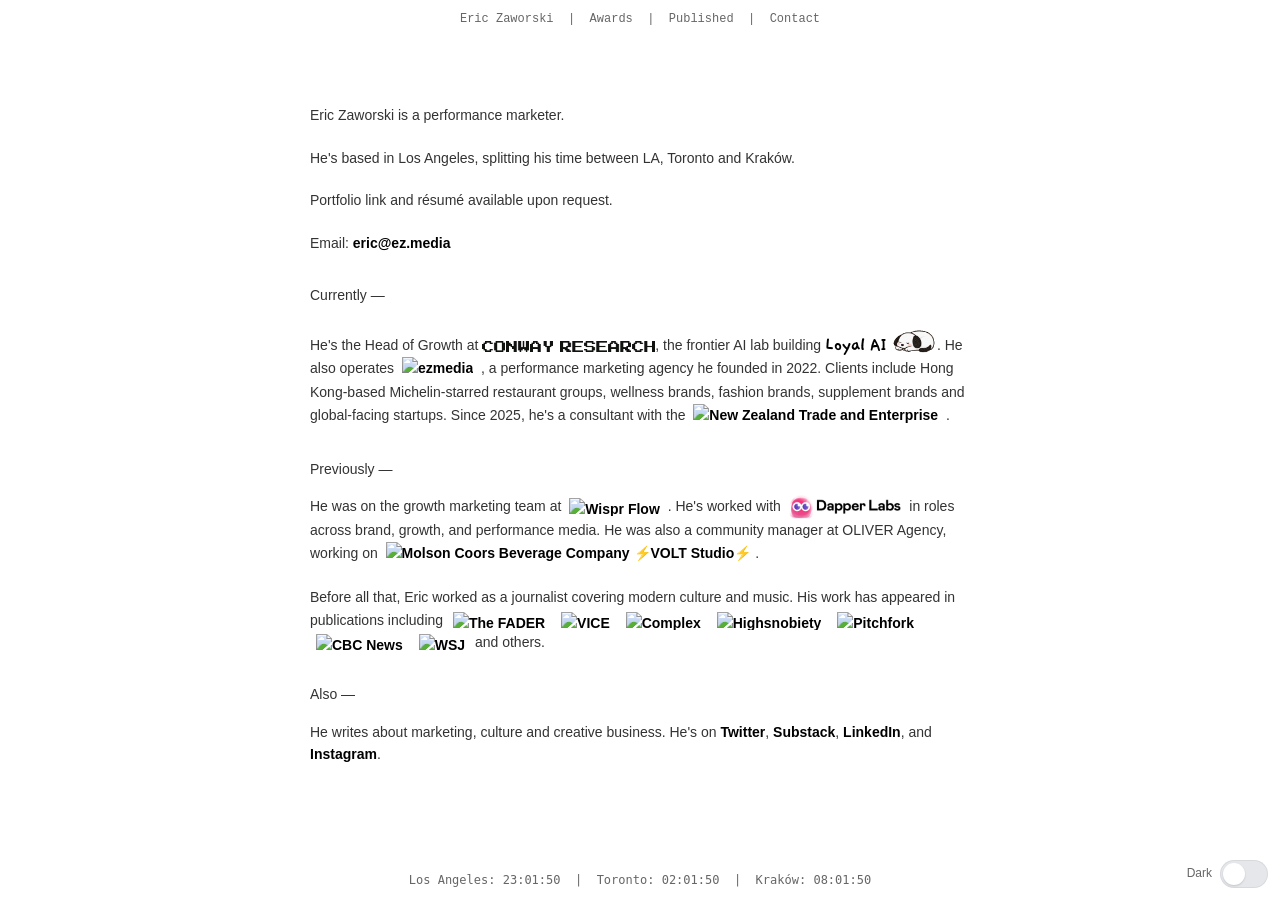
==== index.html @ feda4a6b "Keep homepage navigation fixed on mobile like Awards" ====
<!DOCTYPE html>
<html lang="en">
<head>
  <!-- Google tag (gtag.js) -->
<script async src="https://www.googletagmanager.com/gtag/js?id=G-VXLYWS4MB5"></script>
<script>
  window.dataLayer = window.dataLayer || [];
  function gtag(){dataLayer.push(arguments);}
  gtag('js', new Date());

  gtag('config', 'G-VXLYWS4MB5');
</script>
  <meta charset="UTF-8" />
  <meta name="viewport" content="width=device-width, initial-scale=1.0"/>
  <title>Eric Zaworski</title>

  <meta name="description" content="Eric Zaworski is the Head of Growth at Conway Research, the frontier AI lab building Loyal AI. He founded ezmedia and is based in Los Angeles.">
  <meta name="keywords" content="Eric Zaworski, performance marketing, Wispr Flow, ezmedia, growth marketing, paid social, creative strategy, Los Angeles, Toronto, Kraków">
  <meta property="og:title" content="Eric Zaworski">
  <meta property="og:description" content="Head of Growth at Conway Research, the frontier AI lab building Loyal AI. Founder of ezmedia. Based in Los Angeles.">
  <meta property="og:url" content="https://www.ericzaworski.com/">
  <meta property="og:image" content="https://placehold.co/1200x630/1a1a1a/ffffff?text=Eric+Zaworski&font=montserrat">
  <meta name="twitter:card" content="summary_large_image">
  <link rel="canonical" href="https://www.ericzaworski.com/">
  <script type="application/ld+json">
  {
    "@context": "https://schema.org",
    "@type": "Person",
    "name": "Eric Zaworski",
    "url": "https://www.ericzaworski.com",
    "image": "https://www.ericzaworski.com/images/eric.jpg",
    "sameAs": [
      "https://twitter.com/ericzawo",
      "https://www.linkedin.com/in/eric-zaworski",
      "https://www.instagram.com/ericzawo"
    ],
    "jobTitle": "Head of Growth",
    "worksFor": {
      "@type": "Organization",
      "name": "Conway Research"
    }
  }
  </script>
 <!-- Paint hints -->
  <meta name="color-scheme" content="light dark">
  <meta name="theme-color" content="#ffffff" media="(prefers-color-scheme: light)">
  <meta name="theme-color" content="#000000" media="(prefers-color-scheme: dark)">

  <!-- Speed up external image hosts -->
  <link rel="preconnect" href="https://i.imgur.com" crossorigin>
  <link rel="dns-prefetch" href="//i.imgur.com">
  <link rel="preconnect" href="https://cdn.prod.website-files.com" crossorigin>
  <link rel="dns-prefetch" href="//cdn.prod.website-files.com">

  <!-- Prevent dark-mode flash: read localStorage before first paint -->
  <script>
    try {
      if (localStorage.getItem('theme-dark') === '1') {
        document.documentElement.classList.add('dark'); // add early; body toggles uses same class
      }
    } catch(e){}
  </script>

  <style>
    * { margin: 0; padding: 0; box-sizing: border-box; }

    :root {
      --bg: #fff;
      --fg: #333;
      --muted: #666;
      --highlight: #e0ff7d;
    }
    .dark :root, body.dark {
      --bg: #000;
      --fg: #eaeaea;
      --muted: #9aa0a6;
    }

    body {
      font-family: -apple-system, BlinkMacSystemFont, 'Segoe UI', Roboto, Oxygen, Ubuntu, Cantarell, sans-serif;
      line-height: 1.6;
      color: var(--fg);
      background-color: var(--bg);
      max-width: 700px;
      margin: 0 auto;
      opacity: 0;
      animation: fadeIn 1s ease forwards;
      display: flex;
      flex-direction: column;
      justify-content: center;
      min-height: 100vh;
      padding: 80px 20px 80px;
    }

    @keyframes fadeIn { to { opacity: 1; } }

    ::selection { background: var(--highlight); color: #000; }

    h1 { font-size: 14px; font-weight: normal; line-height: 1.6; margin-bottom: 20px; }
    p { margin-bottom: 20px; font-size: 14px; }

    a {
      color: #000;
      font-weight: bold;
      text-decoration: none;
    }
    a:hover { text-decoration: none; }
    body.dark a { color: #fff; }

    .section { margin-bottom: 30px; }
    .section-title { font-size: 14px; margin-bottom: 15px; font-weight: normal; }

    .company-logo,
    .publication-logo {
      width: auto; height: auto; /* avoid layout jumps when intrinsic size known */
      vertical-align: middle; display: inline-block;
      transition: filter 0.15s ease;
      opacity: 1;
    }
    .company-logo { height: 24px; margin: 0 4px; }
    .publication-logo { height: 18px; margin: 0 6px; }
    .company-logo:hover, .publication-logo:hover { filter: brightness(1.85); }
    .wispr-logo:hover { filter: brightness(4); }
    body.dark .company-logo, body.dark .publication-logo { filter: invert(1) brightness(1.15) contrast(1.05); }

    .contact-info { margin-top: 10px; }
    .current-work { margin: 20px 0; }

    /* Floating Header */
    .header-nav {
      position: fixed;
      top: calc(10px + env(safe-area-inset-top, 0px));
      left: 50%;
      transform: translateX(-50%);
      font-size: 12px;
      color: var(--muted);
      font-family: ui-monospace, SFMono-Regular, Menlo, Monaco, Consolas, "Courier New", monospace;
      white-space: nowrap;
      text-align: center;
      z-index: 1000;
      pointer-events: auto;
    }
    .header-nav a {
      color: var(--muted);
      font-weight: normal;
      text-decoration: none;
    }
    .header-nav a:hover { color: var(--fg); }

    /* Clock */
    .time-display {
      position: fixed;
      bottom: calc(10px + env(safe-area-inset-bottom, 0px));
      left: 50%;
      transform: translateX(-50%);
      font-size: 12px;
      color: var(--muted);
      font-variant-numeric: tabular-nums;
      font-family: ui-monospace, SFMono-Regular, Menlo, Monaco, Consolas, monospace;
      white-space: nowrap;
      z-index: 900;
    }
    .time-line .name-full { display: inline; }
    .time-line .name-code { display: none; }
    .secs { display: inline; }

    /* Dark mode toggle */
    .toggle-wrap {
      position: fixed;
      right: 12px;
      bottom: calc(12px + env(safe-area-inset-bottom, 0px));
      display: flex;
      align-items: center;
      gap: 8px;
      user-select: none;
      z-index: 950;
    }
    .switch {
      --w: 48px; --h: 28px; --pad: 3px;
      position: relative;
      width: var(--w);
      height: var(--h);
      background: #e5e7eb;
      border-radius: var(--h);
      box-shadow: inset 0 0 0 1px rgba(0,0,0,0.06);
      transition: background .2s ease;
      cursor: pointer;
    }
    .switch::after {
      content: "";
      position: absolute;
      top: var(--pad);
      left: var(--pad);
      width: calc(var(--h) - var(--pad)*2);
      height: calc(var(--h) - var(--pad)*2);
      background: #fff;
      border-radius: 50%;
      box-shadow: 0 1px 2px rgba(0,0,0,.15);
      transition: transform .2s ease;
    }
    .switch.on { background: #22c55e; }
    .switch.on::after { transform: translateX(calc(var(--w) - var(--h))); }
    body.dark .switch { background: #374151; }
    body.dark .switch.on { background: #16a34a; }
    .toggle-label { font-size: 12px; color: var(--muted); }

    /* Responsive */
    @media (max-width: 768px) {
      .time-display {
        position: static;
        transform: none;
        text-align: center;
        margin-top: 20px;
        font-size: 11px;
      }
      .time-line .name-full { display: none; }
      .time-line .name-code { display: inline; }
      .secs { display: none; }
      .toggle-wrap {
        position: static !important;
        justify-content: center;
        margin-top: 25px;
      }
    }

    @media (prefers-reduced-motion: reduce) {
      * { animation: none !important; transition: none !important; }
    }
  </style>
  <link rel="stylesheet" href="underdog.css">
  <script src="underdog.js" defer></script>
</head>
<body>
<!-- Floating Header -->
<nav class="header-nav" role="navigation" aria-label="Primary">
  <a href="https://ericzaworski.com/" target="_self">Eric Zaworski</a>
  &nbsp;|&nbsp;
  <a href="https://ericzaworski.com/awards" target="_self">Awards</a>
  &nbsp;|&nbsp;
  <a href="https://ericzaworski.com/published" target="_self">Published</a>
  &nbsp;|&nbsp;
  <a href="https://ericzaworski.com/contact" target="_self">Contact</a>
</nav>

<main>
  <section class="section">
    <h1>Eric Zaworski is a performance marketer.</h1>
    <p>He's based in Los Angeles, splitting his time between LA, Toronto and Kraków.</p>
    <div class="contact-info">
      <p><span id="portfolio-word">Portfolio</span> link and résumé available upon request.</p>
      <p>Email: <a href="mailto:eric@ez.media">eric@ez.media</a></p>
    </div>
  </section>

  <section class="section">
    <div class="section-title"><span id="chew-word">Currently —</span></div>
    <div class="current-work">
      <p>
        He's the Head of Growth at <a href="https://conway.tech/" target="_blank" rel="noopener"><img class="conway-wordmark" src="assets/conway.png" alt="Conway Research"></a>, the frontier AI lab building <span class="loyal"><a class="loyal-name" href="https://www.loyal.ai/" target="_blank" rel="noopener">Loyal AI</a> <button id="underdog" type="button" title="Wake Underdog" aria-label="Wake Underdog" disabled><picture><source media="(prefers-reduced-motion: reduce)" srcset="assets/underdog/sleep.png"><img src="assets/underdog/sleep.gif" alt="" width="46" height="43"></picture></button></span>. He also operates <a href="https://www.ez.media" target="_blank" rel="noopener">
          <img src="https://i.imgur.com/DHDX6a5.jpeg"
               alt="ezmedia"
               class="company-logo"
               decoding="async"
               fetchpriority="high">
        </a>, a performance marketing agency he founded in <span id="founding-year">2022</span>.
        Clients include Hong Kong-based Michelin-starred restaurant groups, wellness brands,
        fashion brands, supplement brands and global-facing startups. Since 2025, he's a consultant with the
        <a href="https://www.nzte.govt.nz/" target="_blank" rel="noopener">
          <img src="https://i.imgur.com/lJ11Sry.jpeg"
               alt="New Zealand Trade and Enterprise"
               class="company-logo"
               decoding="async"
               fetchpriority="high">
        </a>.
      </p>
    </div>
  </section>

  <section class="section">
    <div class="section-title"><span id="previously-word">Previously —</span></div>
    <p>
      He was on the growth marketing team at <a href="https://wisprflow.ai" target="_blank" rel="noopener">
          <img src="https://cdn.prod.website-files.com/682f84b3838c89f8ff7667db/68d429496a738c46ceced580_logo-full-dark.png"
               alt="Wispr Flow"
               class="company-logo wispr-logo"
               style="height: 18px;"
               decoding="async"
               fetchpriority="high">
        </a>. He's worked with <a id="dapper-mark" href="https://www.dapperlabs.com/" target="_blank" rel="noopener">
        <img src="assets/dapper.png" width="338" height="72"
             alt="Dapper Labs"
             class="company-logo"
             decoding="async"
             loading="lazy">
      </a>
      in roles across brand, growth, and performance media. He was also a community manager at OLIVER Agency,
      working on <a href="https://www.molsoncoorsblog.com/av?url=https://www.molsoncoorsblog.com/volt-studio-in-house-agency-ana" target="_blank" rel="noopener">
        <img src="https://i.imgur.com/DHAQdRQ.png"
             alt="Molson Coors Beverage Company"
             class="company-logo"
             decoding="async"
             loading="lazy">⚡️VOLT Studio⚡️
      </a>.
    </p>
    <p>
      Before all that, Eric worked as a journalist covering modern culture and music. His work has appeared in publications including
      <a href="https://www.thefader.com" target="_blank" rel="noopener"><img src="https://i.imgur.com/iZmFRn8.png" alt="The FADER" class="publication-logo" decoding="async" loading="lazy"></a>
      <a href="https://www.vice.com" target="_blank" rel="noopener"><img src="https://i.imgur.com/AykfAga.png" alt="VICE" class="publication-logo" decoding="async" loading="lazy"></a>
      <a href="https://www.complex.com" target="_blank" rel="noopener"><img src="https://i.imgur.com/kSg6V6I.png" alt="Complex" class="publication-logo" decoding="async" loading="lazy"></a>
      <a href="https://www.highsnobiety.com" target="_blank" rel="noopener"><img src="https://i.imgur.com/uSEsFkW.png" alt="Highsnobiety" class="publication-logo" decoding="async" loading="lazy"></a>
      <a href="https://pitchfork.com" target="_blank" rel="noopener"><img src="https://i.imgur.com/6AmoaJ8.png" alt="Pitchfork" class="publication-logo" decoding="async" loading="lazy"></a>
      <a href="https://www.cbc.ca/news" target="_blank" rel="noopener"><img src="https://i.imgur.com/k0RBItt.png" alt="CBC News" class="publication-logo" decoding="async" loading="lazy"></a>
      <a href="https://www.wsj.com" target="_blank" rel="noopener"><img src="https://i.imgur.com/Crc5F3O.png" alt="WSJ" class="publication-logo" decoding="async" loading="lazy"></a> and others.
    </p>
  </section>

  <section class="section">
    <div class="section-title">Also —</div>
    <p>
      He writes about marketing, culture and creative business. He's on
      <a href="https://twitter.com/ericzawo" target="_blank" rel="noopener">Twitter</a>,
      <a href="https://ezmedia.substack.com/welcome" target="_blank" rel="noopener">Substack</a>,
      <a href="https://www.linkedin.com/in/eric-zaworski/" target="_blank" rel="noopener">LinkedIn</a>, and
      <a href="https://instagram.com/ericzawo" target="_blank" rel="noopener">Instagram</a>.
    </p>
  </section>
</main>

<div id="dog-status" role="status" class="dog-status"></div>

<!-- Clock -->
<div class="time-display" id="timeDisplay">
  <span class="time-line">
    <span class="name-full">Los Angeles</span><span class="name-code">LAX</span>:
    <span id="la-hm">--:--</span><span class="secs">:<span id="la-s">--</span></span>
    &nbsp;|&nbsp;
    <span class="name-full">Toronto</span><span class="name-code">YYZ</span>:
    <span id="to-hm">--:--</span><span class="secs">:<span id="to-s">--</span></span>
    &nbsp;|&nbsp;
    <span class="name-full">Kraków</span><span class="name-code">KRK</span>:
    <span id="kr-hm">--:--</span><span class="secs">:<span id="kr-s">--</span></span>
  </span>
</div>

<!-- Dark Mode -->
<div class="toggle-wrap" aria-label="Appearance">
  <span class="toggle-label">Dark</span>
  <div class="switch" id="themeSwitch" role="switch" aria-checked="false" tabindex="0"></div>
</div>

<!-- Defer non-critical JS work -->
<script>
  // 24-hour formatters, reused each tick
  const fmtHM_LA = new Intl.DateTimeFormat([], {
    hour: '2-digit', minute: '2-digit', hour12: false, timeZone: 'America/Los_Angeles'
  });
  const fmtS_LA  = new Intl.DateTimeFormat([], {
    second: '2-digit', timeZone: 'America/Los_Angeles'
  });

  const fmtHM_TO = new Intl.DateTimeFormat([], {
    hour: '2-digit', minute: '2-digit', hour12: false, timeZone: 'America/Toronto'
  });
  const fmtS_TO  = new Intl.DateTimeFormat([], {
    second: '2-digit', timeZone: 'America/Toronto'
  });

  const fmtHM_KR = new Intl.DateTimeFormat([], {
    hour: '2-digit', minute: '2-digit', hour12: false, timeZone: 'Europe/Warsaw'
  });
  const fmtS_KR  = new Intl.DateTimeFormat([], {
    second: '2-digit', timeZone: 'Europe/Warsaw'
  });

  function updateTimes() {
    const now = new Date();
    document.getElementById('la-hm').textContent = fmtHM_LA.format(now);
    document.getElementById('la-s').textContent  = fmtS_LA.format(now).padStart(2, '0');
    document.getElementById('to-hm').textContent = fmtHM_TO.format(now);
    document.getElementById('to-s').textContent  = fmtS_TO.format(now).padStart(2, '0');
    document.getElementById('kr-hm').textContent = fmtHM_KR.format(now);
    document.getElementById('kr-s').textContent  = fmtS_KR.format(now).padStart(2, '0');
  }
  updateTimes();
  setInterval(updateTimes, 1000);

  // Theme (unchanged)
  const themeSwitch = document.getElementById('themeSwitch');
  function applyTheme(dark, persist = true) {
    document.body.classList.toggle('dark', dark);
    themeSwitch.classList.toggle('on', dark);
    themeSwitch.setAttribute('aria-checked', dark ? 'true' : 'false');
    if (persist) { try { localStorage.setItem('theme-dark', dark ? '1' : '0'); } catch(e) {} }
  }
  (function initTheme(){
    const isDark = document.documentElement.classList.contains('dark');
    applyTheme(isDark, false);
  })();
  function toggleTheme() {
    const makeDark = !document.body.classList.contains('dark');
    applyTheme(makeDark);
    document.documentElement.classList.toggle('dark', makeDark);
  }
  themeSwitch.addEventListener('click', toggleTheme, { passive: true });
  themeSwitch.addEventListener('keydown', (e) => {
    if (e.key === ' ' || e.key === 'Enter') { e.preventDefault(); toggleTheme(); }
  });
</script>
</body>
</html>
---- underdog.css ----
:root { --underdog-width: 46px; }
.loyal { white-space: nowrap; }
#underdog {
  display: inline-block;
  vertical-align: baseline;
  position: relative;
  width: var(--underdog-width);
  height: 24px;
  bottom: -4px;
  border: 0;
  background: transparent;
  cursor: pointer;
  border-radius: 4px;
}
#underdog img { width: var(--underdog-width); height: auto; position: absolute; bottom: 0; left: 0; }
#underdog:focus-visible { outline: 2px solid currentColor; }
body.dark #underdog { color: white; }
#underdog[aria-pressed="true"] picture { visibility: hidden; }
.underdog-visitor {
  position: absolute;
  left: 0;
  top: 0;
  width: var(--underdog-width);
  height: auto;
  pointer-events: none;
  z-index: 800;
  transform-origin: bottom center;
}
@media (prefers-reduced-motion: reduce) {
  body { opacity: 1; }
}
@font-face {
  font-family: Gaegu;
  src: url("assets/fonts/gaegu-bold.woff2") format("woff2");
  font-style: normal;
  font-weight: 700;
  font-display: swap;
}
.loyal-name {
  font: 700 21px/1 Gaegu, cursive;
  letter-spacing: 0;
}
.conway-wordmark {
  display: inline-block;
  width: 173px;
  height: auto;
  vertical-align: -.1em;
}
body.dark .conway-wordmark { filter: invert(1); }
#dapper-mark { display: inline-block; }
#chew-word { display: inline-block; }
.tossed { visibility: hidden !important; }
.dog-stage {
  position: fixed;
  inset: 0;
  pointer-events: none;
  overflow: clip;
  contain: strict;
  z-index: 980;
}
.dog-stage .dog-toy {
  position: absolute !important;
  inset: auto !important;
  margin: 0;
  top: 0 !important;
  left: 0 !important;
}
@media (max-width: 768px) {
  .toggle-wrap { width: fit-content; margin-inline: auto; }
}
.dog-fragment {
  position: absolute;
  white-space: pre;
  transform-origin: bottom center;
}
.dog-thought {
  position: absolute;
  bottom: 50px;
  white-space: normal;
  pointer-events: none;
  z-index: 801;
  width: max-content;
  max-width: min(210px, 85vw);
  padding: 9px 14px;
  border: 1.5px solid currentColor;
  border-radius: 48% 44% 40% 43% / 30% 44% 34% 46%;
  background: var(--bg);
  color: var(--fg);
  text-align: center;
  font: 700 20px/1.05 Gaegu, cursive;
  animation: dog-thinks .18s ease-out both;
}
.dog-thought::before, .dog-thought::after {
  content: '';
  position: absolute;
  left: var(--tail);
  bottom: -7px;
  border: 1.5px solid currentColor;
  border-radius: 50%;
  background: var(--bg);
  width: 7px;
  height: 5px;
}
.dog-thought::after { bottom: -10px; margin-left: -3px; width: 3px; height: 3px; }
@keyframes dog-thinks { from { opacity: 0; transform: translateY(4px); } }
.dog-status { position: absolute; width: 1px; height: 1px; overflow: hidden; clip-path: inset(50%); }
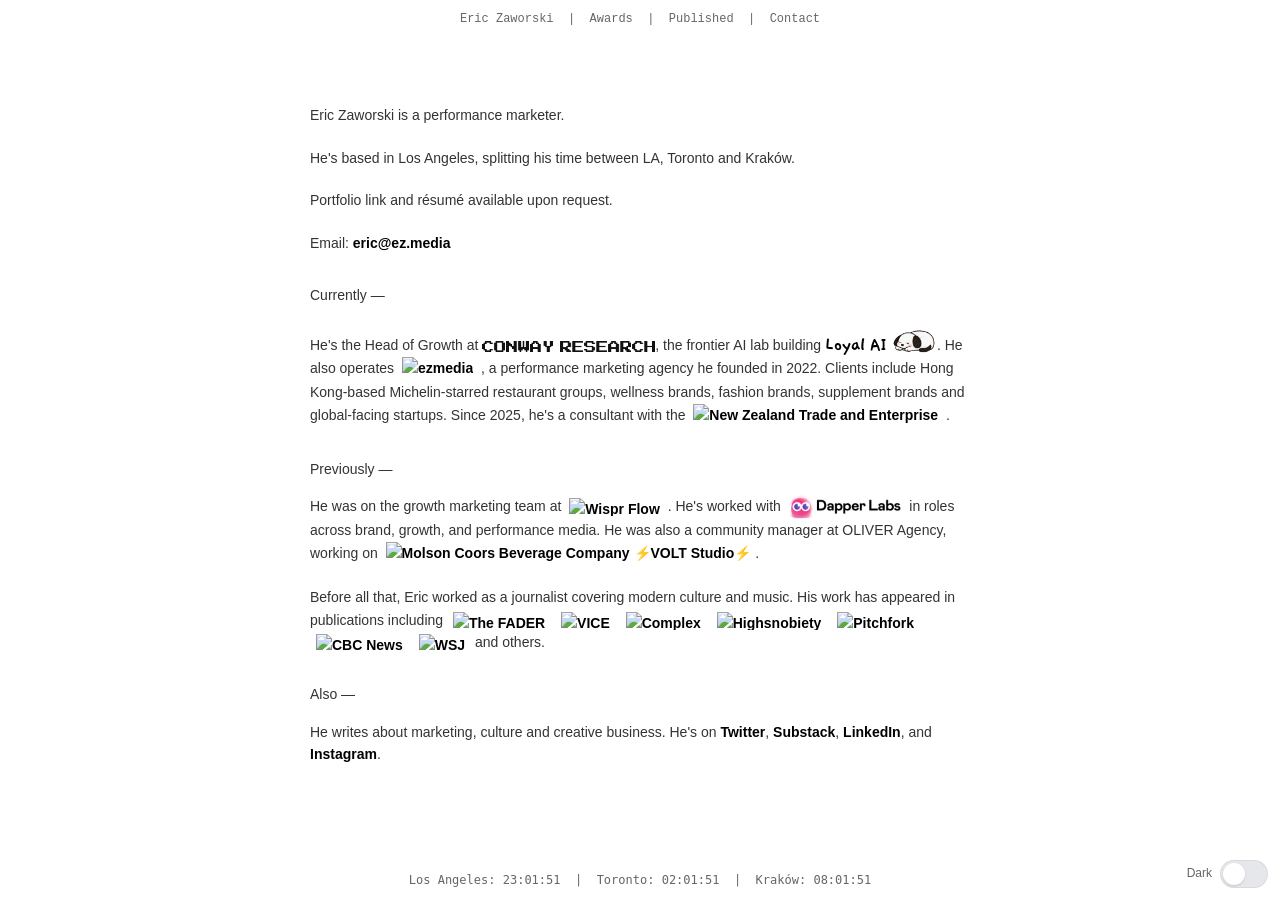
==== commit b6fb4d24: "Remove public portrait and headshot references" ====
--- a/index.html
+++ b/index.html
@@ -28,7 +28,6 @@
     "@type": "Person",
     "name": "Eric Zaworski",
     "url": "https://www.ericzaworski.com",
-    "image": "https://www.ericzaworski.com/images/eric.jpg",
     "sameAs": [
       "https://twitter.com/ericzawo",
       "https://www.linkedin.com/in/eric-zaworski",
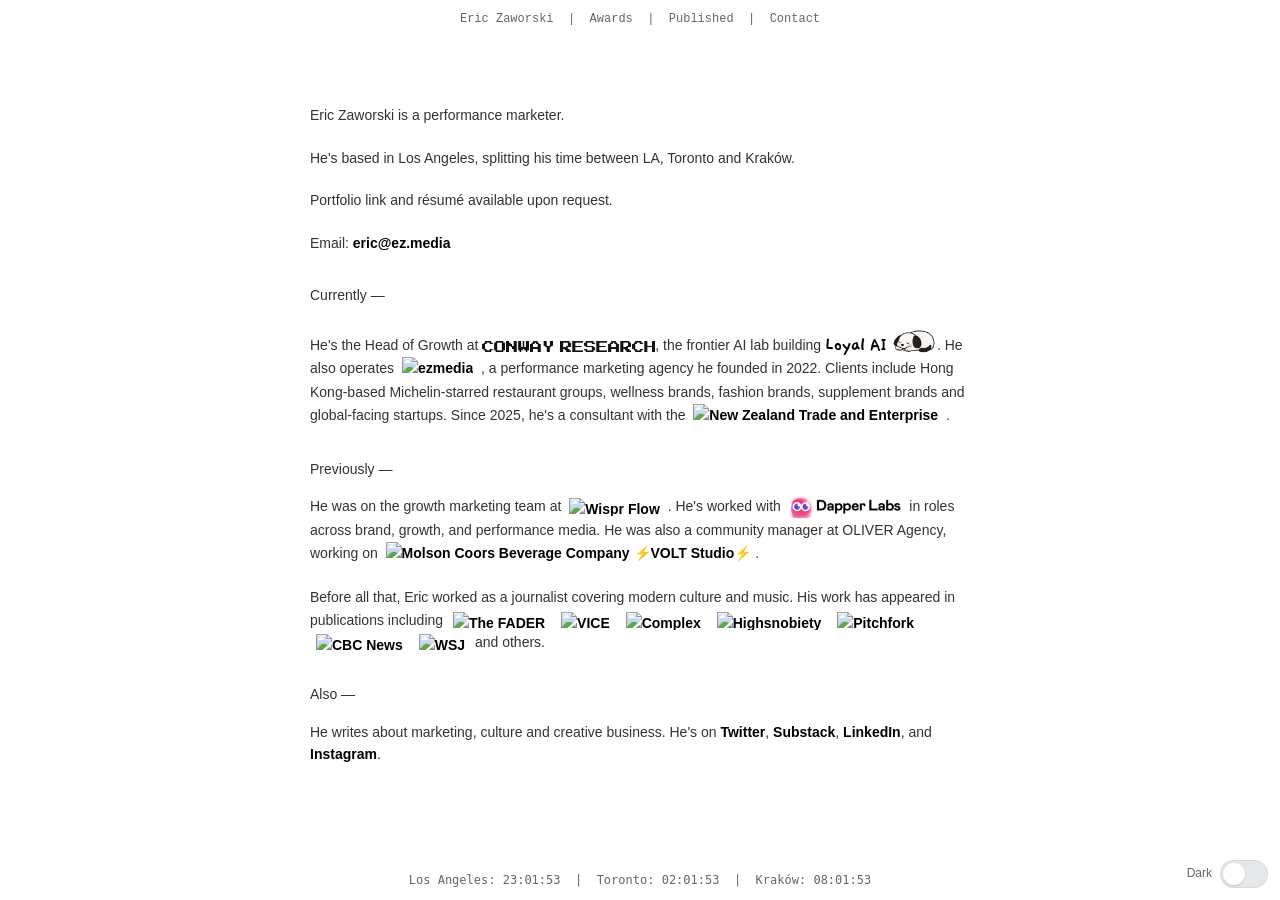
==== commit a02e4ef4: "Remove public portrait and headshot references" ====
--- a/index.html
+++ b/index.html
@@ -205,6 +205,11 @@
 
     /* Responsive */
     @media (max-width: 768px) {
+      .header-nav {
+        position: static;
+        transform: none;
+        margin-bottom: 10px;
+      }
       .time-display {
         position: static;
         transform: none;
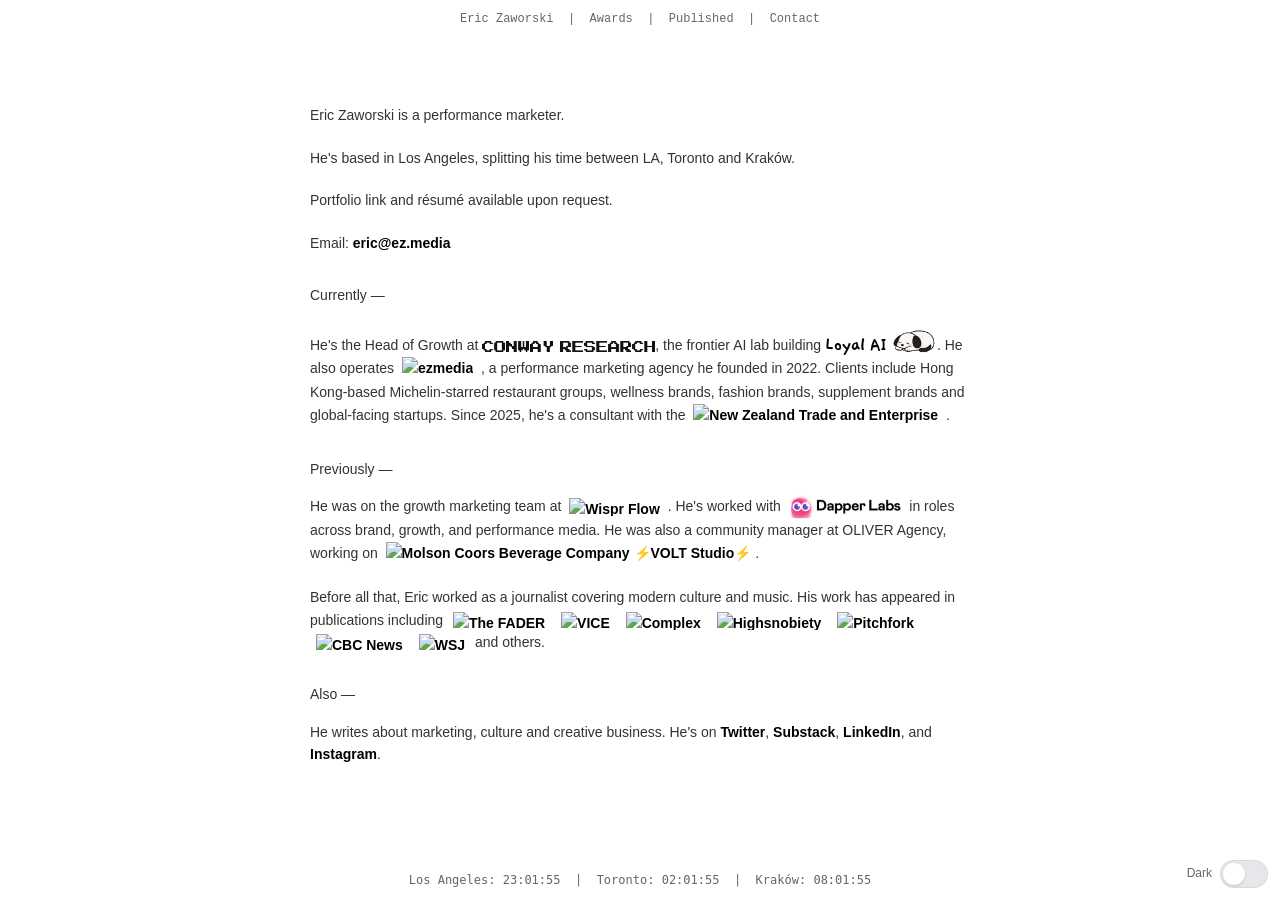
==== commit 5fa796a5: "Remove public portrait and headshot references" ====
--- a/index.html
+++ b/index.html
@@ -205,11 +205,6 @@
 
     /* Responsive */
     @media (max-width: 768px) {
-      .header-nav {
-        position: static;
-        transform: none;
-        margin-bottom: 10px;
-      }
       .time-display {
         position: static;
         transform: none;
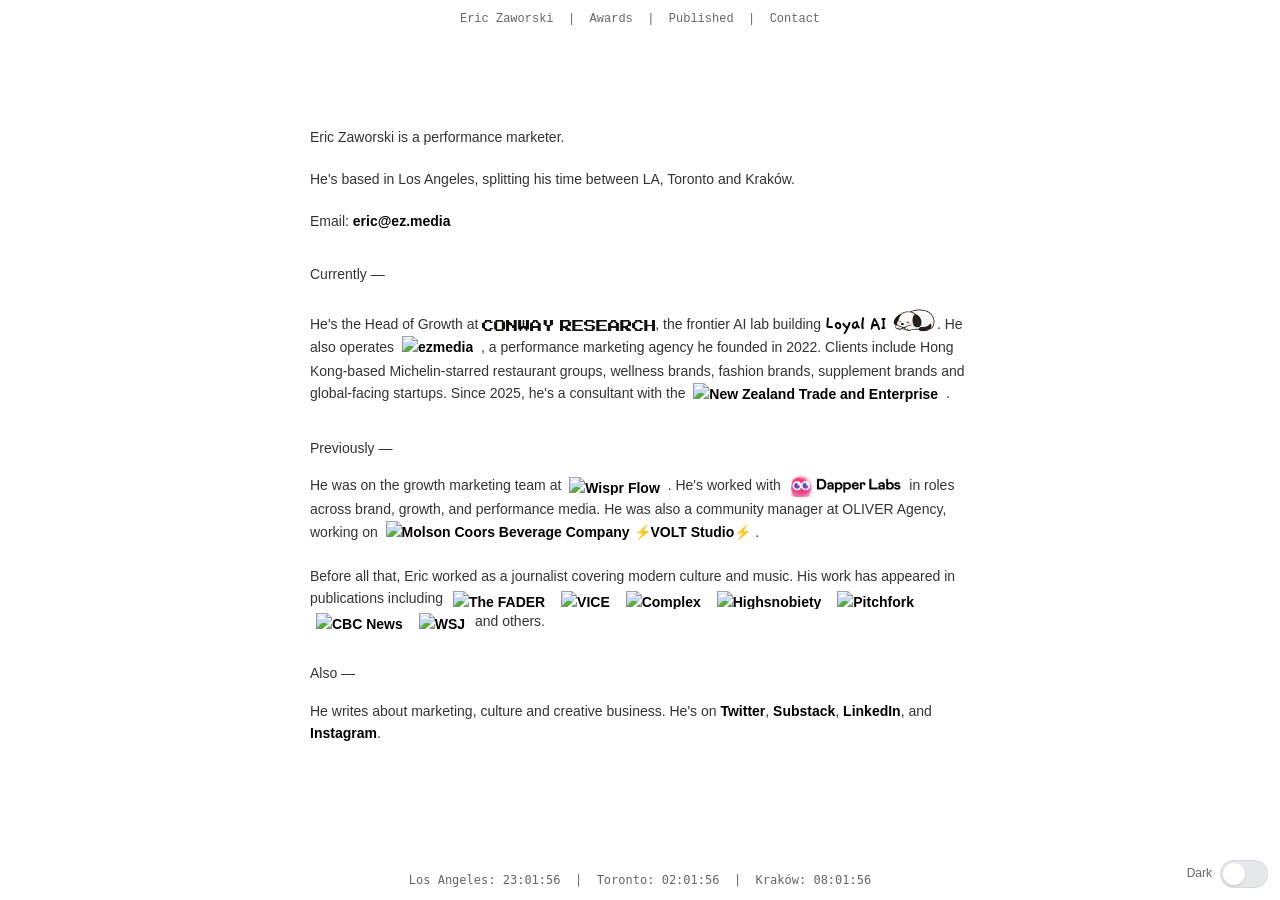
==== commit 92396a4e: "Remove portfolio and résumé request line" ====
--- a/index.html
+++ b/index.html
@@ -244,9 +244,8 @@
 <main>
   <section class="section">
     <h1>Eric Zaworski is a performance marketer.</h1>
-    <p>He's based in Los Angeles, splitting his time between LA, Toronto and Kraków.</p>
+    <p>He's based in Los Angeles, splitting his time between LA, <span id="toronto-word">Toronto</span> and Kraków.</p>
     <div class="contact-info">
-      <p><span id="portfolio-word">Portfolio</span> link and résumé available upon request.</p>
       <p>Email: <a href="mailto:eric@ez.media">eric@ez.media</a></p>
     </div>
   </section>
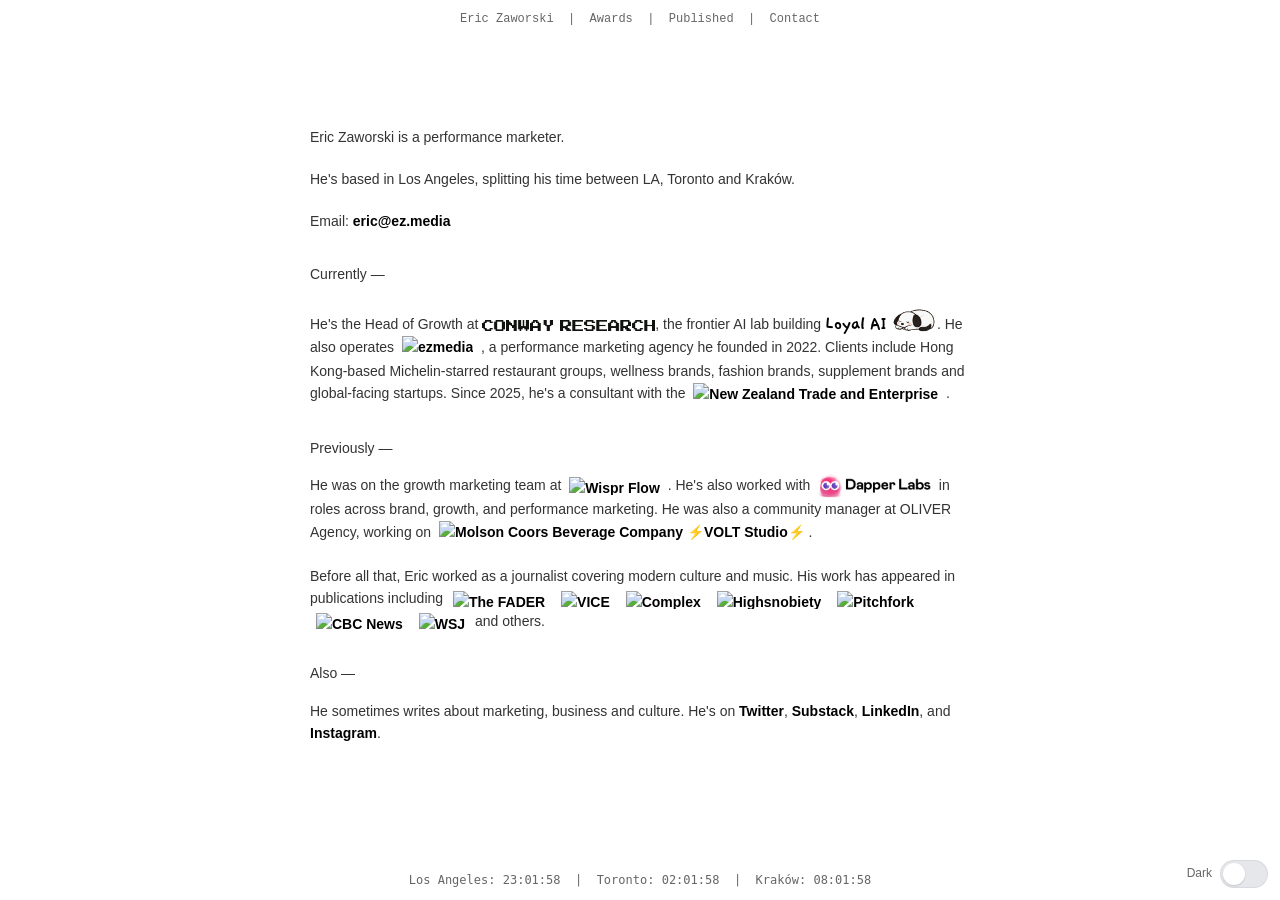
==== commit 985a9c39: "Fix mobile navigation and accessibility issues and revise homepage bio" ====
--- a/index.html
+++ b/index.html
@@ -139,6 +139,10 @@
       z-index: 1000;
       pointer-events: auto;
     }
+    .header-nav span { margin-inline: 1ch; }
+    @media (max-width: 375px) {
+      .header-nav span { margin-inline: 0; }
+    }
     .header-nav a {
       color: var(--muted);
       font-weight: normal;
@@ -233,11 +237,11 @@
 <!-- Floating Header -->
 <nav class="header-nav" role="navigation" aria-label="Primary">
   <a href="https://ericzaworski.com/" target="_self">Eric Zaworski</a>
-  &nbsp;|&nbsp;
+  <span aria-hidden="true">|</span>
   <a href="https://ericzaworski.com/awards" target="_self">Awards</a>
-  &nbsp;|&nbsp;
+  <span aria-hidden="true">|</span>
   <a href="https://ericzaworski.com/published" target="_self">Published</a>
-  &nbsp;|&nbsp;
+  <span aria-hidden="true">|</span>
   <a href="https://ericzaworski.com/contact" target="_self">Contact</a>
 </nav>
 
@@ -284,14 +288,14 @@
                style="height: 18px;"
                decoding="async"
                fetchpriority="high">
-        </a>. He's worked with <a id="dapper-mark" href="https://www.dapperlabs.com/" target="_blank" rel="noopener">
+        </a>. He's also worked with <a id="dapper-mark" href="https://www.dapperlabs.com/" target="_blank" rel="noopener">
         <img src="assets/dapper.png" width="338" height="72"
              alt="Dapper Labs"
              class="company-logo"
              decoding="async"
              loading="lazy">
       </a>
-      in roles across brand, growth, and performance media. He was also a community manager at OLIVER Agency,
+      in roles across brand, growth, and performance marketing. He was also a community manager at OLIVER Agency,
       working on <a href="https://www.molsoncoorsblog.com/av?url=https://www.molsoncoorsblog.com/volt-studio-in-house-agency-ana" target="_blank" rel="noopener">
         <img src="https://i.imgur.com/DHAQdRQ.png"
              alt="Molson Coors Beverage Company"
@@ -315,7 +319,7 @@
   <section class="section">
     <div class="section-title">Also —</div>
     <p>
-      He writes about marketing, culture and creative business. He's on
+      He sometimes writes about marketing, business and culture. He's on
       <a href="https://twitter.com/ericzawo" target="_blank" rel="noopener">Twitter</a>,
       <a href="https://ezmedia.substack.com/welcome" target="_blank" rel="noopener">Substack</a>,
       <a href="https://www.linkedin.com/in/eric-zaworski/" target="_blank" rel="noopener">LinkedIn</a>, and
@@ -343,7 +347,7 @@
 <!-- Dark Mode -->
 <div class="toggle-wrap" aria-label="Appearance">
   <span class="toggle-label">Dark</span>
-  <div class="switch" id="themeSwitch" role="switch" aria-checked="false" tabindex="0"></div>
+  <div class="switch" id="themeSwitch" role="switch" aria-label="Dark mode" aria-checked="false" tabindex="0"></div>
 </div>
 
 <!-- Defer non-critical JS work -->
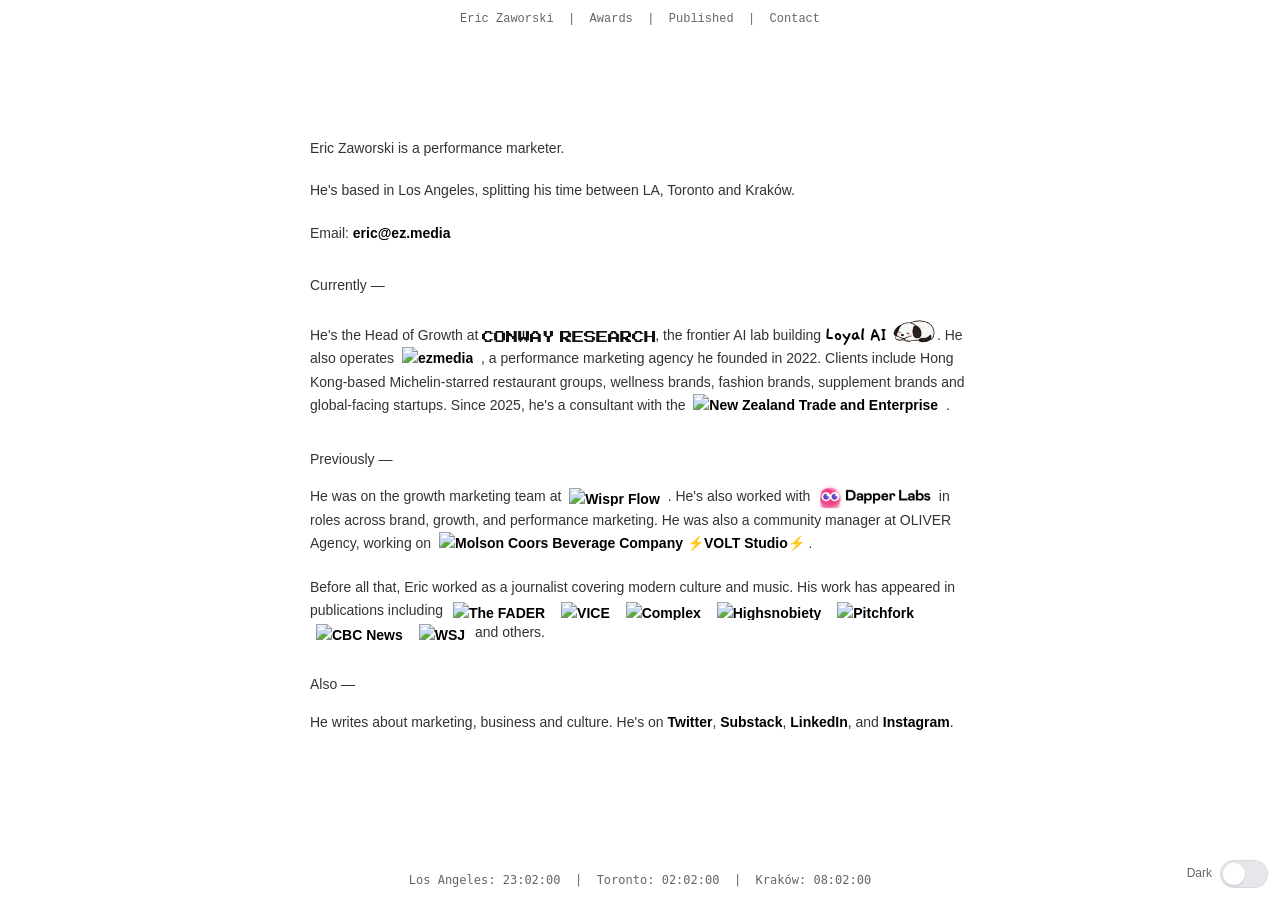
==== commit 96244bde: "Remove sometimes from homepage bio" ====
--- a/index.html
+++ b/index.html
@@ -319,7 +319,7 @@
   <section class="section">
     <div class="section-title">Also —</div>
     <p>
-      He sometimes writes about marketing, business and culture. He's on
+      He writes about marketing, business and culture. He's on
       <a href="https://twitter.com/ericzawo" target="_blank" rel="noopener">Twitter</a>,
       <a href="https://ezmedia.substack.com/welcome" target="_blank" rel="noopener">Substack</a>,
       <a href="https://www.linkedin.com/in/eric-zaworski/" target="_blank" rel="noopener">LinkedIn</a>, and
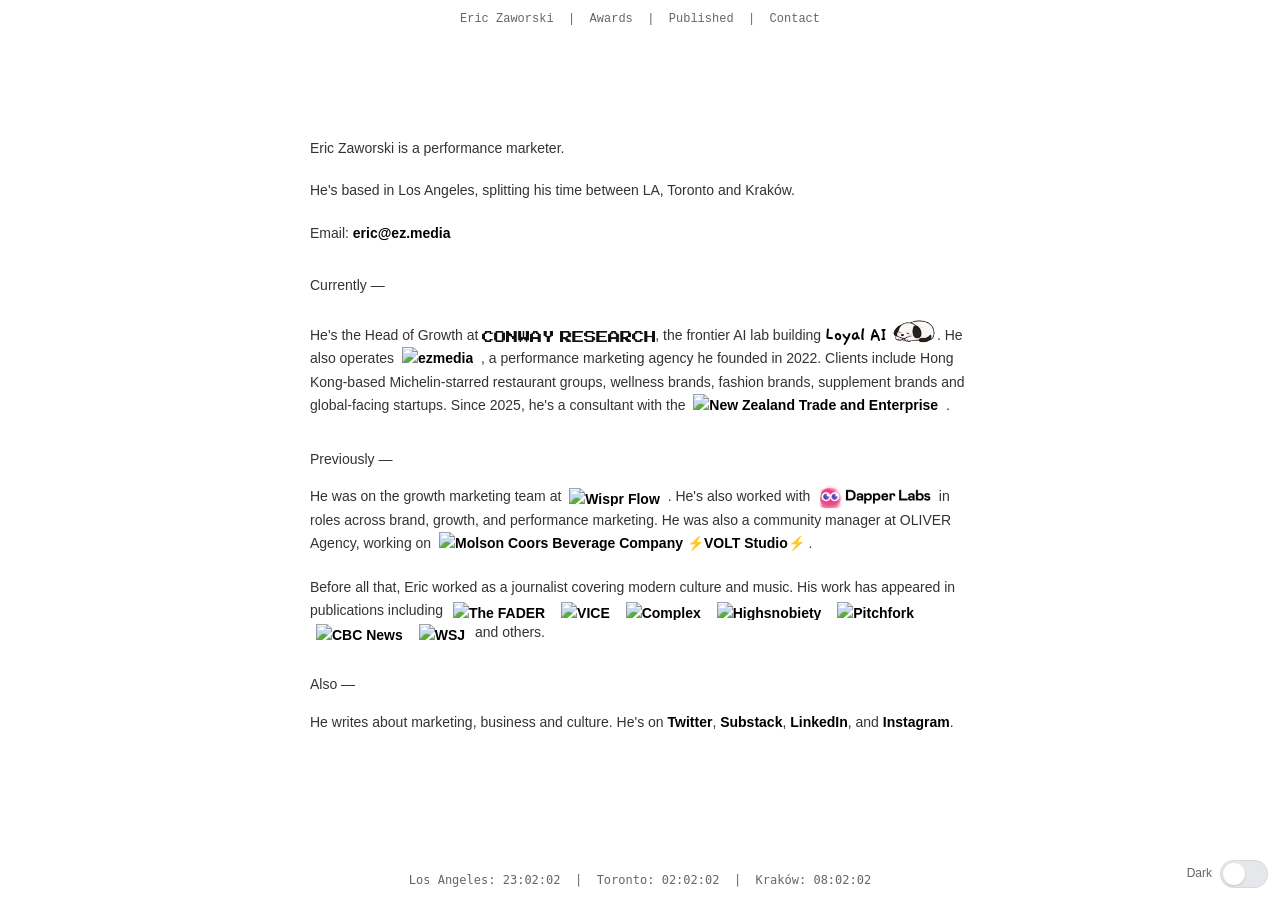
==== commit 290d1850: "Keep Conway Research and its comma on one line" ====
--- a/index.html
+++ b/index.html
@@ -258,7 +258,7 @@
     <div class="section-title"><span id="chew-word">Currently —</span></div>
     <div class="current-work">
       <p>
-        He's the Head of Growth at <a href="https://conway.tech/" target="_blank" rel="noopener"><img class="conway-wordmark" src="assets/conway.png" alt="Conway Research"></a>, the frontier AI lab building <span class="loyal"><a class="loyal-name" href="https://www.loyal.ai/" target="_blank" rel="noopener">Loyal AI</a> <button id="underdog" type="button" title="Wake Underdog" aria-label="Wake Underdog" disabled><picture><source media="(prefers-reduced-motion: reduce)" srcset="assets/underdog/sleep.png"><img src="assets/underdog/sleep.gif" alt="" width="46" height="43"></picture></button></span>. He also operates <a href="https://www.ez.media" target="_blank" rel="noopener">
+        He's the Head of Growth at <span style="white-space: nowrap"><a href="https://conway.tech/" target="_blank" rel="noopener"><img class="conway-wordmark" src="assets/conway.png" alt="Conway Research"></a>,</span> the frontier AI lab building <span class="loyal"><a class="loyal-name" href="https://www.loyal.ai/" target="_blank" rel="noopener">Loyal AI</a> <button id="underdog" type="button" title="Wake Underdog" aria-label="Wake Underdog" disabled><picture><source media="(prefers-reduced-motion: reduce)" srcset="assets/underdog/sleep.png"><img src="assets/underdog/sleep.gif" alt="" width="46" height="43"></picture></button></span>. He also operates <a href="https://www.ez.media" target="_blank" rel="noopener">
           <img src="https://i.imgur.com/DHDX6a5.jpeg"
                alt="ezmedia"
                class="company-logo"
